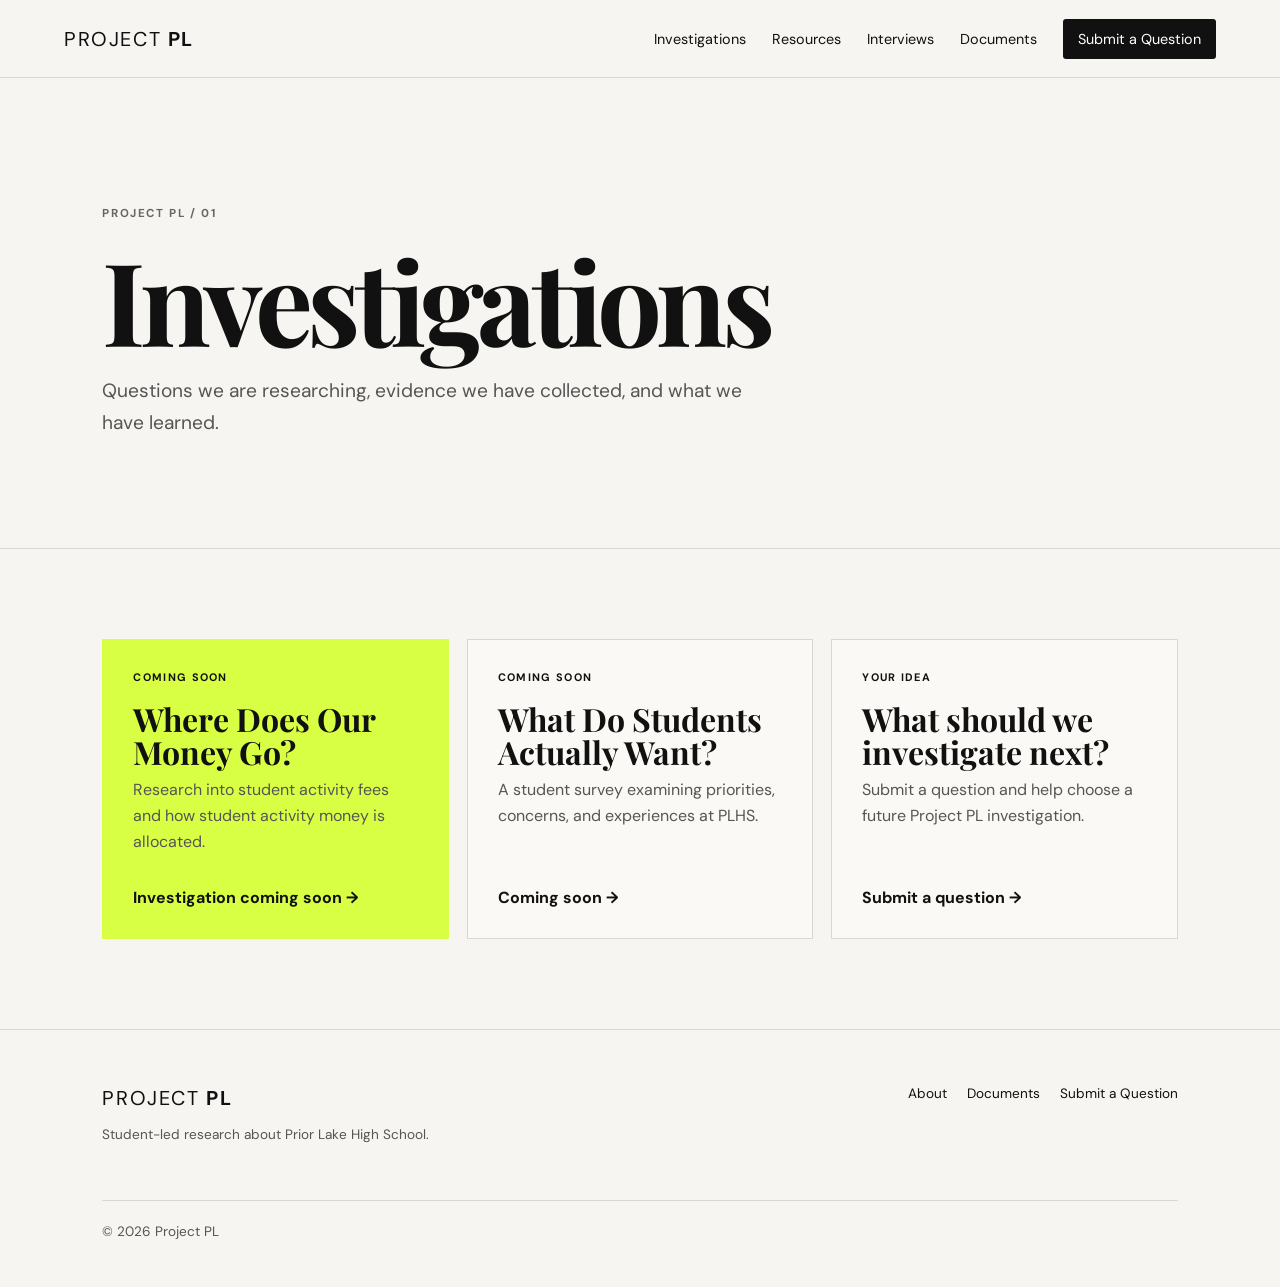
==== investigations.html @ 9fba8a4d "Add files via upload" ====
<!DOCTYPE html>
<html lang="en"><head><meta charset="UTF-8"><meta name="viewport" content="width=device-width,initial-scale=1.0"><title>Investigations | Project PL</title><link rel="stylesheet" href="style.css"></head>
<body>
<header class="site-header"><a class="brand" href="index.html"><span>PROJECT</span> PL</a><button class="menu-toggle">☰</button><nav><a href="investigations.html">Investigations</a><a href="resources.html">Resources</a><a href="interviews.html">Interviews</a><a href="documents.html">Documents</a><a class="nav-button" href="question.html">Submit a Question</a></nav></header>
<main>
<section class="page-hero"><span class="eyebrow">PROJECT PL / 01</span><h1>Investigations</h1><p>Questions we are researching, evidence we have collected, and what we have learned.</p></section>
<section class="section"><div class="cards">
<article class="card feature-card"><span class="tag">COMING SOON</span><h3>Where Does Our Money Go?</h3><p>Research into student activity fees and how student activity money is allocated.</p><a href="#">Investigation coming soon →</a></article>
<article class="card"><span class="tag">COMING SOON</span><h3>What Do Students Actually Want?</h3><p>A student survey examining priorities, concerns, and experiences at PLHS.</p><a href="#">Coming soon →</a></article>
<article class="card"><span class="tag">YOUR IDEA</span><h3>What should we investigate next?</h3><p>Submit a question and help choose a future Project PL investigation.</p><a href="question.html">Submit a question →</a></article>
</div></section>
</main><footer><div><a class="brand" href="index.html"><span>PROJECT</span> PL</a><p>Student-led research about Prior Lake High School.</p></div><div class="footer-links"><a href="about.html">About</a><a href="documents.html">Documents</a><a href="question.html">Submit a Question</a></div><p class="copyright">© 2026 Project PL</p></footer><script src="script.js"></script></body></html>
---- style.css ----
@import url('https://fonts.googleapis.com/css2?family=DM+Sans:wght@400;500;600;700&family=Playfair+Display:ital,wght@0,600;0,700;1,600;1,700&display=swap');
:root{--ink:#111;--paper:#f6f5f1;--muted:#6c6a64;--line:#d9d7d0;--accent:#d9ff45}
*{box-sizing:border-box}html{scroll-behavior:smooth}body{margin:0;background:var(--paper);color:var(--ink);font-family:'DM Sans',Arial,sans-serif}a{color:inherit;text-decoration:none}p{line-height:1.65;color:#555}.site-header{height:78px;padding:0 5vw;border-bottom:1px solid var(--line);display:flex;align-items:center;justify-content:space-between;background:rgba(246,245,241,.95);position:sticky;top:0;z-index:5;backdrop-filter:blur(10px)}.brand{font-weight:700;font-size:1.25rem;letter-spacing:.08em}.brand span{font-weight:400}.site-header nav{display:flex;gap:26px;align-items:center;font-size:.9rem}.site-header nav a:hover,.footer-links a:hover{text-decoration:underline}.nav-button{background:var(--ink);color:white;padding:11px 15px!important;border-radius:3px}.menu-toggle{display:none;background:none;border:0;font-size:1.5rem}.hero{padding:10vw 8vw 9vw;min-height:690px;display:flex;flex-direction:column;justify-content:center;background:radial-gradient(circle at 80% 20%,#e7e4da 0,transparent 35%)}.eyebrow{font-size:.72rem;font-weight:700;letter-spacing:.14em;color:#666;display:block}.hero h1,.page-hero h1{font-family:'Playfair Display',Georgia,serif;font-size:clamp(4rem,10vw,8.7rem);line-height:.88;letter-spacing:-.05em;margin:28px 0}.hero h1 em{font-weight:600}.hero-copy{max-width:620px;font-size:1.15rem;margin:0 0 30px}.hero-actions{display:flex;gap:12px;flex-wrap:wrap}.button{display:inline-block;padding:15px 20px;border:1px solid var(--ink);font-weight:600;font-size:.9rem;border-radius:3px}.button.dark{background:var(--ink);color:white}.button.light{background:transparent}.section{padding:90px 8vw}.section-heading{display:flex;justify-content:space-between;align-items:end;margin-bottom:40px}.section-heading h2,.split h2,.question-box h2,.table-wrap h2,.prose h2{font-family:'Playfair Display',Georgia,serif;font-size:clamp(2.2rem,5vw,4rem);line-height:1;margin:12px 0}.section-heading>a{font-weight:600}.cards{display:grid;grid-template-columns:repeat(3,1fr);gap:18px}.card{border:1px solid var(--line);padding:30px;min-height:300px;background:#faf9f5;display:flex;flex-direction:column}.card.feature-card{background:var(--accent);border-color:var(--accent)}.card-number{font-family:'Playfair Display',serif;font-size:2rem;margin-bottom:20px}.tag,.doc-type{font-size:.68rem;letter-spacing:.12em;font-weight:700}.card h3{font-family:'Playfair Display',serif;font-size:2rem;margin:18px 0 8px;line-height:1.05}.card p{margin-top:0}.card a{margin-top:auto;font-weight:700}.dark-section{background:var(--ink);color:white;padding:90px 8vw}.dark-section p{color:#bbb}.split{display:grid;grid-template-columns:1fr 1fr;gap:10vw}.split h2{font-size:clamp(3rem,6vw,5rem)}.method-list{margin-top:40px}.method-list div{display:flex;gap:25px;border-top:1px solid #333;padding:22px 0}.method-list b{font-size:.75rem}.method-list strong{color:white}.question-box{border-top:1px solid var(--line);padding-top:60px;max-width:850px}.question-box p{max-width:600px}.page-hero{padding:10vw 8vw 7vw;border-bottom:1px solid var(--line)}.page-hero h1{font-size:clamp(4rem,9vw,8rem);margin-bottom:25px}.page-hero p{font-size:1.2rem;max-width:650px}.resource-grid{display:grid;grid-template-columns:repeat(2,1fr);border-top:1px solid var(--line)}.resource{padding:35px 25px;border-bottom:1px solid var(--line);border-right:1px solid var(--line);transition:.2s}.resource:hover{background:var(--accent)}.resource span{font-size:.7rem;font-weight:700}.resource h3{font-family:'Playfair Display',serif;font-size:2rem;margin:30px 0 5px}.table-wrap{overflow:auto}.search{width:100%;max-width:500px;padding:14px;border:1px solid var(--line);background:white;margin:10px 0 25px;font:inherit}table{width:100%;border-collapse:collapse;background:#faf9f5;min-width:600px}th,td{text-align:left;padding:15px;border-bottom:1px solid var(--line)}th{font-size:.75rem;text-transform:uppercase;letter-spacing:.1em}.small{font-size:.8rem}.empty-state{text-align:center;max-width:700px;margin:auto;padding:70px 20px;border:1px solid var(--line)}.big-number{font-size:5rem;font-family:'Playfair Display',serif}.empty-state h2{font-family:'Playfair Display',serif;font-size:3rem}.document-list{border-top:1px solid var(--line)}.document{padding:35px 0;border-bottom:1px solid var(--line)}.document h3{font-family:'Playfair Display',serif;font-size:2.2rem;margin:12px 0 5px}.document a{font-weight:700}.form-card{max-width:760px}.form-card label{display:block;font-weight:700;margin-bottom:25px}.optional{font-weight:400;color:#888}.form-card input,.form-card textarea{display:block;width:100%;margin-top:8px;padding:15px;border:1px solid var(--line);background:white;font:inherit}.form-card textarea{min-height:180px;resize:vertical}.form-message{font-weight:600}.prose{max-width:800px}.prose h2{margin-top:0;margin-bottom:15px}.prose p{font-size:1.1rem;margin-bottom:55px}footer{padding:55px 8vw 30px;border-top:1px solid var(--line);display:grid;grid-template-columns:1fr 1fr;gap:30px}footer p{font-size:.85rem}.footer-links{display:flex;gap:20px;justify-content:flex-end;font-size:.85rem}.copyright{grid-column:1/-1;border-top:1px solid var(--line);padding-top:20px!important;margin-top:10px}@media(max-width:800px){.site-header{height:68px}.menu-toggle{display:block}.site-header nav{display:none;position:absolute;top:68px;left:0;right:0;background:var(--paper);padding:20px;flex-direction:column;align-items:stretch;border-bottom:1px solid var(--line)}.site-header nav.open{display:flex}.nav-button{text-align:center}.hero{min-height:600px;padding:100px 7vw}.hero h1{font-size:4rem}.section,.dark-section{padding:65px 7vw}.cards,.split,.resource-grid{grid-template-columns:1fr}.section-heading{display:block}.section-heading>a{display:block;margin-top:20px}.card{min-height:270px}.page-hero{padding:80px 7vw 55px}.page-hero h1{font-size:4.5rem}footer{grid-template-columns:1fr}.footer-links{justify-content:flex-start;flex-wrap:wrap}.copyright{grid-column:1}}
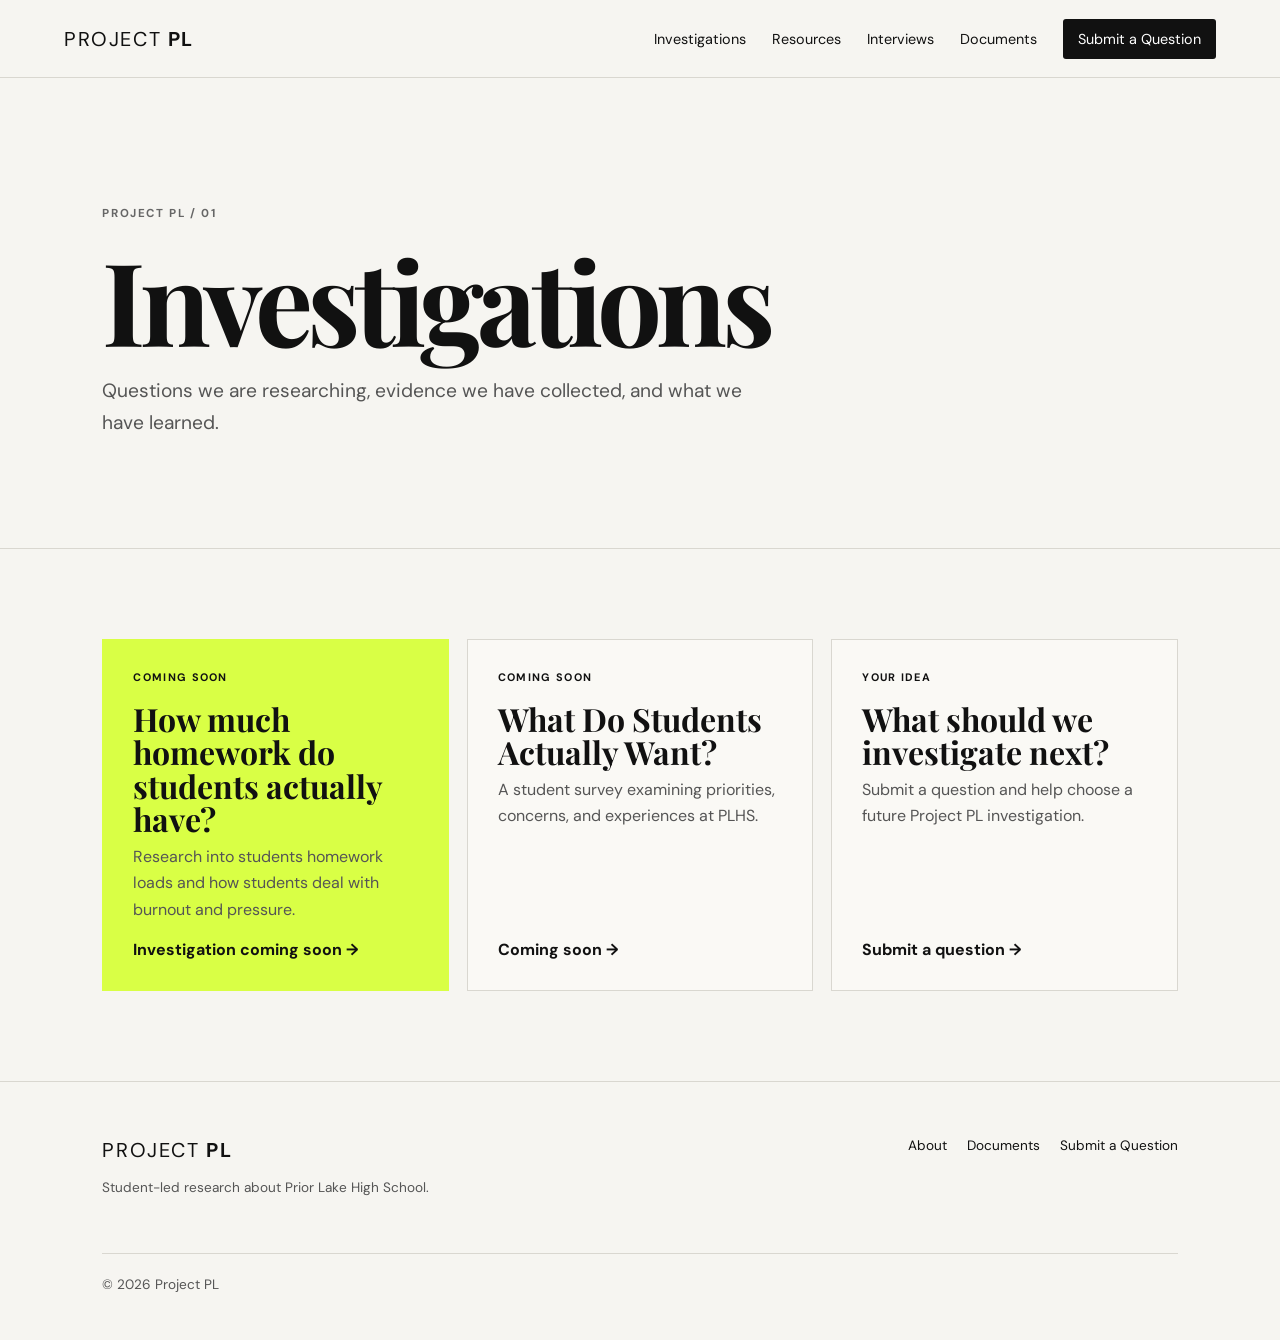
==== commit 256deeea: "Update investigation card details" ====
--- a/investigations.html
+++ b/investigations.html
@@ -5,8 +5,8 @@
 <main>
 <section class="page-hero"><span class="eyebrow">PROJECT PL / 01</span><h1>Investigations</h1><p>Questions we are researching, evidence we have collected, and what we have learned.</p></section>
 <section class="section"><div class="cards">
-<article class="card feature-card"><span class="tag">COMING SOON</span><h3>Where Does Our Money Go?</h3><p>Research into student activity fees and how student activity money is allocated.</p><a href="#">Investigation coming soon →</a></article>
+<article class="card feature-card"><span class="tag">COMING SOON</span><h3>How much homework do students actually have?</h3><p>Research into students homework loads and how students deal with burnout and pressure.</p><a href="#">Investigation coming soon →</a></article>
 <article class="card"><span class="tag">COMING SOON</span><h3>What Do Students Actually Want?</h3><p>A student survey examining priorities, concerns, and experiences at PLHS.</p><a href="#">Coming soon →</a></article>
 <article class="card"><span class="tag">YOUR IDEA</span><h3>What should we investigate next?</h3><p>Submit a question and help choose a future Project PL investigation.</p><a href="question.html">Submit a question →</a></article>
 </div></section>
-</main><footer><div><a class="brand" href="index.html"><span>PROJECT</span> PL</a><p>Student-led research about Prior Lake High School.</p></div><div class="footer-links"><a href="about.html">About</a><a href="documents.html">Documents</a><a href="question.html">Submit a Question</a></div><p class="copyright">© 2026 Project PL</p></footer><script src="script.js"></script></body></html>+</main><footer><div><a class="brand" href="index.html"><span>PROJECT</span> PL</a><p>Student-led research about Prior Lake High School.</p></div><div class="footer-links"><a href="about.html">About</a><a href="documents.html">Documents</a><a href="question.html">Submit a Question</a></div><p class="copyright">© 2026 Project PL</p></footer><script src="script.js"></script></body></html>
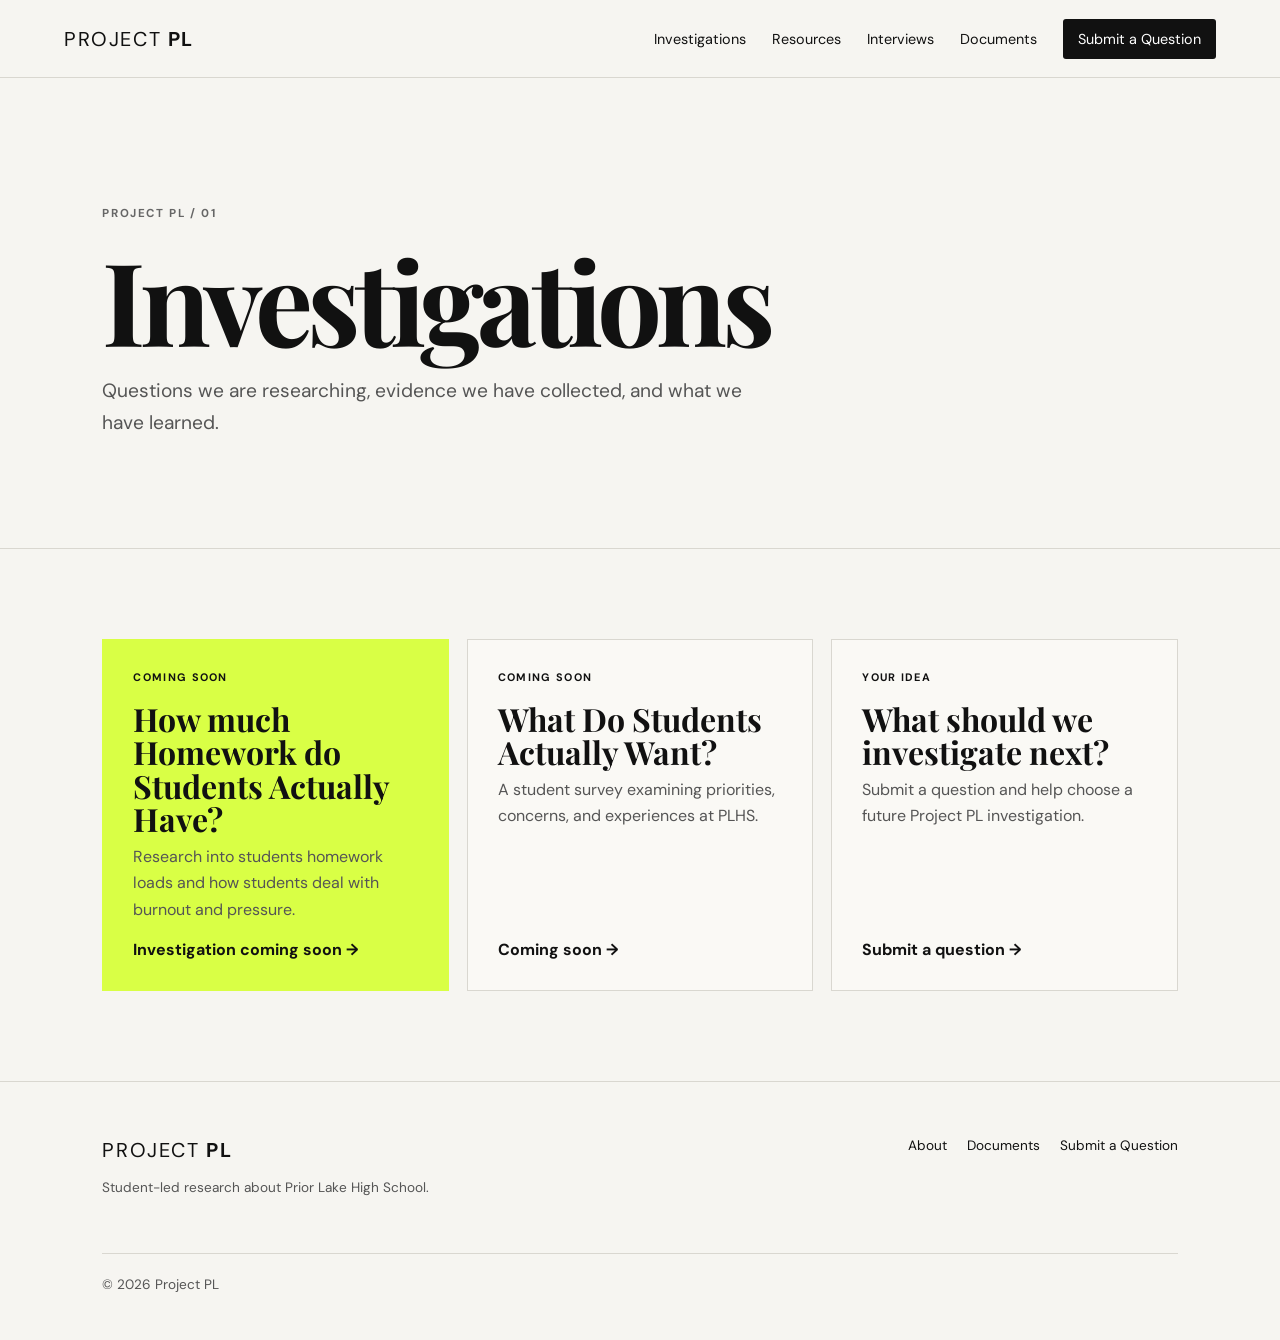
==== commit 8870ac95: "Fix capitalization in investigation title" ====
--- a/investigations.html
+++ b/investigations.html
@@ -5,7 +5,7 @@
 <main>
 <section class="page-hero"><span class="eyebrow">PROJECT PL / 01</span><h1>Investigations</h1><p>Questions we are researching, evidence we have collected, and what we have learned.</p></section>
 <section class="section"><div class="cards">
-<article class="card feature-card"><span class="tag">COMING SOON</span><h3>How much homework do students actually have?</h3><p>Research into students homework loads and how students deal with burnout and pressure.</p><a href="#">Investigation coming soon →</a></article>
+<article class="card feature-card"><span class="tag">COMING SOON</span><h3>How much Homework do Students Actually Have?</h3><p>Research into students homework loads and how students deal with burnout and pressure.</p><a href="#">Investigation coming soon →</a></article>
 <article class="card"><span class="tag">COMING SOON</span><h3>What Do Students Actually Want?</h3><p>A student survey examining priorities, concerns, and experiences at PLHS.</p><a href="#">Coming soon →</a></article>
 <article class="card"><span class="tag">YOUR IDEA</span><h3>What should we investigate next?</h3><p>Submit a question and help choose a future Project PL investigation.</p><a href="question.html">Submit a question →</a></article>
 </div></section>
